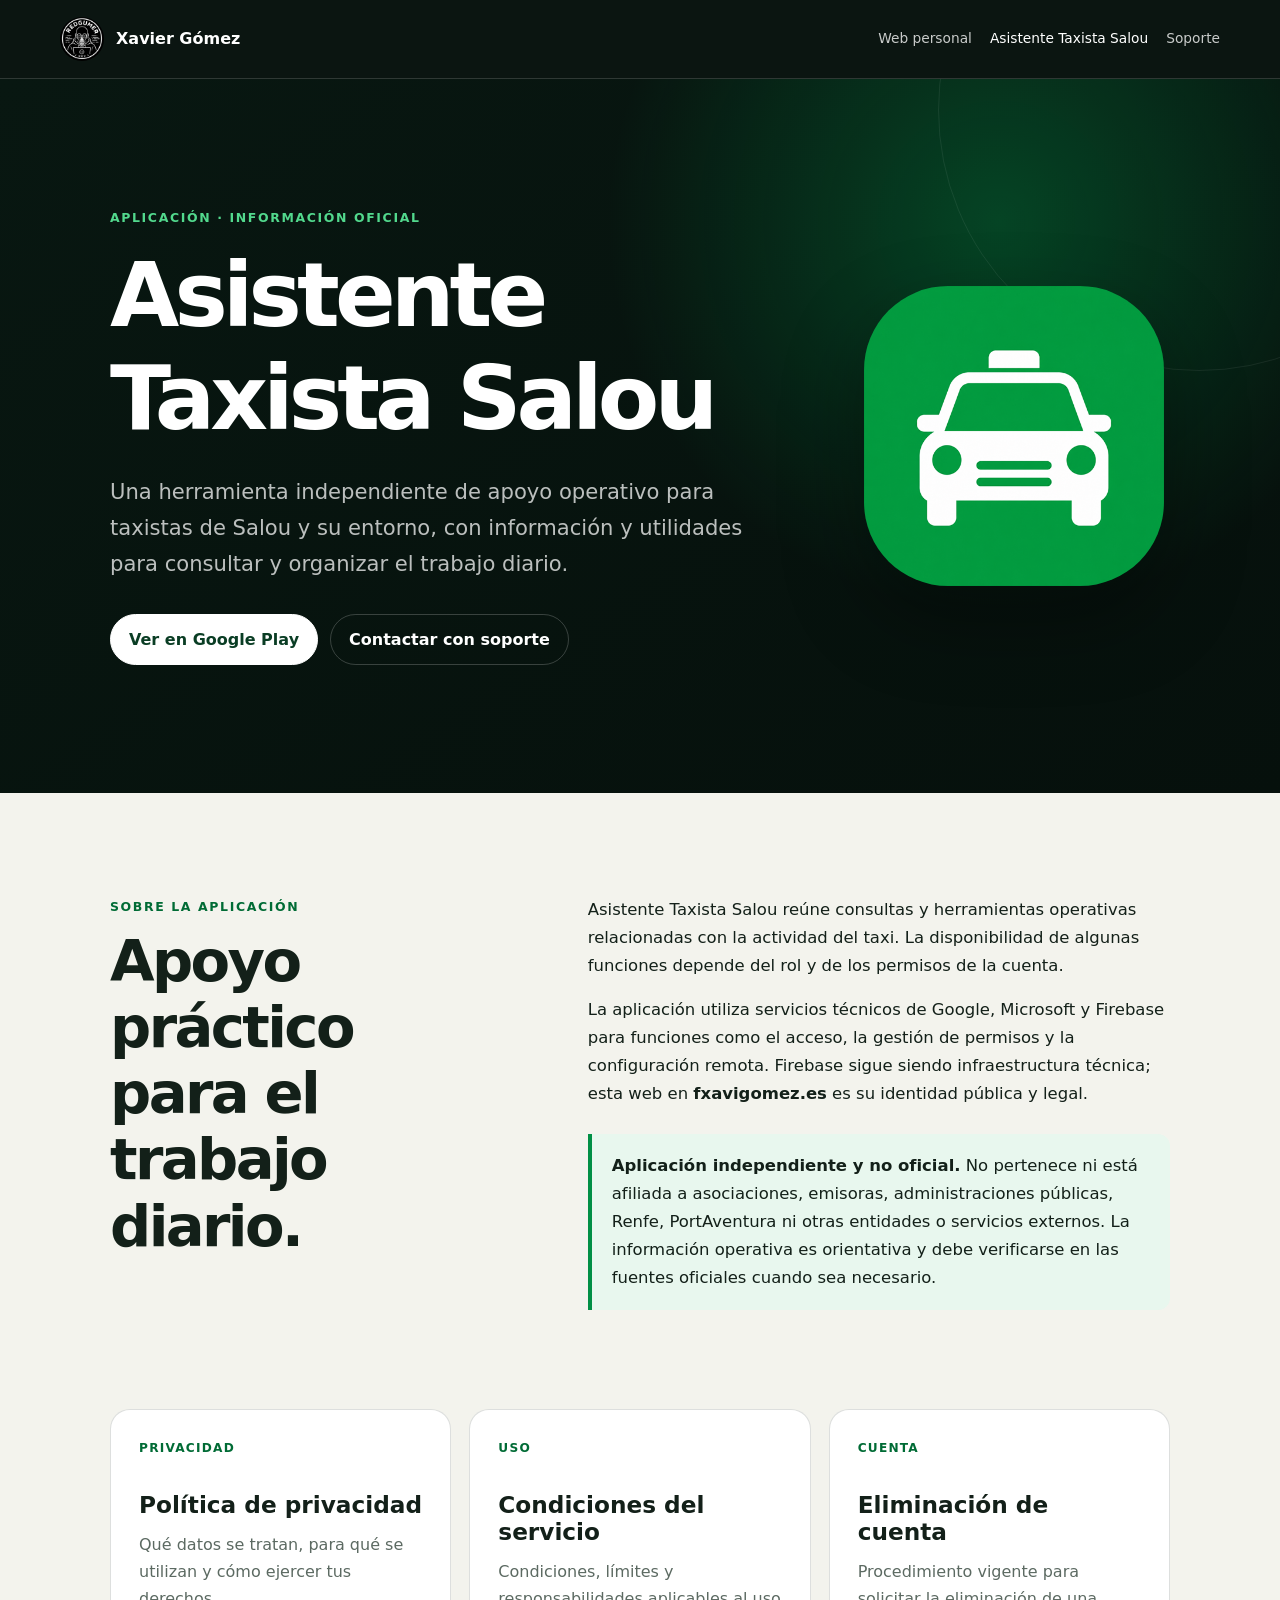
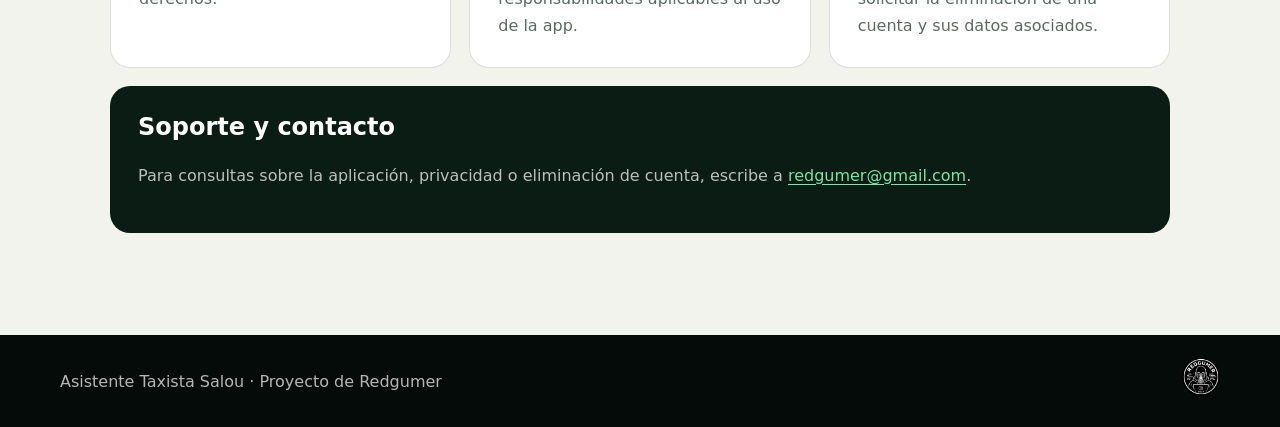
==== asistente-taxista-salou/index.html @ 930c89ce "feat(web): add Asistente Taxista Salou public and legal pages" ====
<!DOCTYPE html>
<html lang="es">
<head>
  <meta charset="utf-8">
  <meta name="viewport" content="width=device-width, initial-scale=1">
  <title>Asistente Taxista Salou | Información oficial y soporte</title>
  <meta name="description" content="Web oficial de Asistente Taxista Salou, una herramienta independiente de apoyo operativo para taxistas de Salou y su entorno.">
  <meta name="robots" content="index,follow,max-image-preview:large,max-snippet:-1,max-video-preview:-1">
  <meta name="theme-color" content="#07110d">
  <link rel="canonical" href="https://fxavigomez.es/asistente-taxista-salou/">
  <link rel="icon" type="image/png" sizes="64x64" href="/assets/images/favicon-64.png">
  <link rel="stylesheet" href="/assets/app-pages.css">
  <meta property="og:type" content="website">
  <meta property="og:locale" content="es_ES">
  <meta property="og:site_name" content="Xavier Gómez">
  <meta property="og:title" content="Asistente Taxista Salou">
  <meta property="og:description" content="Información oficial, soporte y páginas legales de Asistente Taxista Salou.">
  <meta property="og:url" content="https://fxavigomez.es/asistente-taxista-salou/">
  <meta property="og:image" content="https://fxavigomez.es/assets/images/asistente-taxista-salou-logo.png">
  <meta property="og:image:alt" content="Logo de Asistente Taxista Salou">
  <script type="application/ld+json">
  {
    "@context": "https://schema.org",
    "@type": "SoftwareApplication",
    "name": "Asistente Taxista Salou",
    "url": "https://fxavigomez.es/asistente-taxista-salou/",
    "applicationCategory": "BusinessApplication",
    "operatingSystem": "Android",
    "description": "Herramienta independiente de apoyo operativo para taxistas de Salou y su entorno.",
    "image": "https://fxavigomez.es/assets/images/asistente-taxista-salou-logo.png",
    "author": { "@type": "Person", "name": "Xavier Gómez", "url": "https://fxavigomez.es/" }
  }
  </script>
</head>
<body>
  <header class="site-header">
    <div class="site-header__inner">
      <a class="brand" href="/" aria-label="Volver a fxavigomez.es"><img src="/assets/images/redgumer-logo-512.webp" alt="" width="44" height="44">Xavier Gómez</a>
      <nav class="site-nav" aria-label="Navegación principal">
        <a href="/">Web personal</a>
        <a href="/asistente-taxista-salou/" aria-current="page">Asistente Taxista Salou</a>
        <a href="mailto:redgumer@gmail.com">Soporte</a>
      </nav>
    </div>
  </header>

  <main>
    <section class="hero">
      <div class="hero__inner">
        <div>
          <div class="eyebrow">Aplicación · Información oficial</div>
          <h1>Asistente Taxista Salou</h1>
          <p class="hero__lead">Una herramienta independiente de apoyo operativo para taxistas de Salou y su entorno, con información y utilidades para consultar y organizar el trabajo diario.</p>
          <div class="hero__actions">
            <a class="button button--primary" href="https://play.google.com/store/apps/details?id=com.taxisalou.app" target="_blank" rel="noopener noreferrer">Ver en Google Play</a>
            <a class="button" href="mailto:redgumer@gmail.com">Contactar con soporte</a>
          </div>
        </div>
        <img class="app-logo" src="/assets/images/asistente-taxista-salou-logo.png" alt="Logo de Asistente Taxista Salou: un taxi blanco sobre fondo verde" width="512" height="512">
      </div>
    </section>

    <section class="content" aria-labelledby="sobre-la-app">
      <div class="intro-grid">
        <div>
          <div class="section-label">Sobre la aplicación</div>
          <h2 class="section-title" id="sobre-la-app">Apoyo práctico para el trabajo diario.</h2>
        </div>
        <div class="prose">
          <p>Asistente Taxista Salou reúne consultas y herramientas operativas relacionadas con la actividad del taxi. La disponibilidad de algunas funciones depende del rol y de los permisos de la cuenta.</p>
          <p>La aplicación utiliza servicios técnicos de Google, Microsoft y Firebase para funciones como el acceso, la gestión de permisos y la configuración remota. Firebase sigue siendo infraestructura técnica; esta web en <strong>fxavigomez.es</strong> es su identidad pública y legal.</p>
          <p class="notice"><strong>Aplicación independiente y no oficial.</strong> No pertenece ni está afiliada a asociaciones, emisoras, administraciones públicas, Renfe, PortAventura ni otras entidades o servicios externos. La información operativa es orientativa y debe verificarse en las fuentes oficiales cuando sea necesario.</p>
        </div>
      </div>

      <nav class="link-grid" aria-label="Información legal y de cuenta">
        <a class="link-card" href="/asistente-taxista-salou/privacidad/"><span>Privacidad</span><h2>Política de privacidad</h2><p>Qué datos se tratan, para qué se utilizan y cómo ejercer tus derechos.</p></a>
        <a class="link-card" href="/asistente-taxista-salou/terminos/"><span>Uso</span><h2>Condiciones del servicio</h2><p>Condiciones, límites y responsabilidades aplicables al uso de la app.</p></a>
        <a class="link-card" href="/asistente-taxista-salou/eliminar-cuenta/"><span>Cuenta</span><h2>Eliminación de cuenta</h2><p>Procedimiento vigente para solicitar la eliminación de una cuenta y sus datos asociados.</p></a>
      </nav>

      <aside class="support" aria-labelledby="soporte">
        <h2 id="soporte">Soporte y contacto</h2>
        <p>Para consultas sobre la aplicación, privacidad o eliminación de cuenta, escribe a <a href="mailto:redgumer@gmail.com">redgumer@gmail.com</a>.</p>
      </aside>
    </section>
  </main>

  <footer class="site-footer"><div class="site-footer__inner"><span>Asistente Taxista Salou · Proyecto de Redgumer</span><a href="/"><img src="/assets/images/redgumer-logo-512.webp" alt="Volver a la web de Xavier Gómez" width="38" height="38"></a></div></footer>
</body>
</html>
---- assets/app-pages.css ----
:root {
  --bg: #07110d;
  --surface: #f3f3ed;
  --paper: #ffffff;
  --ink: #132019;
  --muted: #5c6a62;
  --green: #008f45;
  --green-dark: #006b35;
  --accent: #f0a55a;
  --line: rgba(19, 32, 25, 0.14);
  --dark-line: rgba(255, 255, 255, 0.15);
  color-scheme: light;
  font-family: Inter, ui-sans-serif, system-ui, -apple-system, BlinkMacSystemFont, "Segoe UI", sans-serif;
}

* { box-sizing: border-box; }
html { scroll-behavior: smooth; }
body { margin: 0; background: var(--surface); color: var(--ink); line-height: 1.7; }
a { color: var(--green-dark); text-underline-offset: 0.18em; }
a:hover { text-decoration-thickness: 0.12em; }
a:focus-visible, button:focus-visible { outline: 3px solid var(--accent); outline-offset: 4px; }
img { max-width: 100%; height: auto; }

.site-header {
  background: rgba(7, 17, 13, 0.98);
  color: #fff;
  border-bottom: 1px solid var(--dark-line);
}
.site-header__inner, .site-footer__inner {
  width: min(1160px, calc(100% - 40px));
  margin: 0 auto;
}
.site-header__inner {
  min-height: 78px;
  display: flex;
  align-items: center;
  justify-content: space-between;
  gap: 28px;
}
.brand {
  display: inline-flex;
  align-items: center;
  gap: 12px;
  color: #fff;
  text-decoration: none;
  font-weight: 800;
}
.brand img { width: 44px; height: 44px; border-radius: 50%; }
.site-nav { display: flex; flex-wrap: wrap; gap: 18px; justify-content: flex-end; }
.site-nav a { color: rgba(255,255,255,.78); font-size: .86rem; text-decoration: none; }
.site-nav a:hover, .site-nav a[aria-current="page"] { color: #fff; }

.hero {
  position: relative;
  overflow: hidden;
  color: #fff;
  background:
    radial-gradient(circle at 78% 20%, rgba(0, 177, 85, .31), transparent 34%),
    linear-gradient(145deg, #081711, #06100c);
  padding: clamp(72px, 10vw, 132px) 20px;
}
.hero::after {
  content: "";
  position: absolute;
  width: 520px;
  height: 520px;
  border: 1px solid rgba(255,255,255,.07);
  border-radius: 50%;
  right: -180px;
  top: -230px;
}
.hero__inner {
  width: min(1060px, 100%);
  margin: 0 auto;
  display: grid;
  grid-template-columns: minmax(0, 1.35fr) minmax(220px, .65fr);
  align-items: center;
  gap: clamp(42px, 8vw, 100px);
  position: relative;
  z-index: 1;
}
.eyebrow { color: #52d98d; font-size: .78rem; font-weight: 850; letter-spacing: .13em; text-transform: uppercase; }
h1, h2, h3 { line-height: 1.15; }
h1 { margin: 16px 0 24px; font-size: clamp(3rem, 7vw, 6rem); letter-spacing: -.055em; }
.hero__lead { max-width: 680px; color: rgba(255,255,255,.73); font-size: clamp(1.08rem, 1.8vw, 1.32rem); }
.hero__actions { display: flex; flex-wrap: wrap; gap: 12px; margin-top: 32px; }
.button {
  display: inline-flex;
  align-items: center;
  justify-content: center;
  min-height: 46px;
  padding: 11px 18px;
  border-radius: 999px;
  border: 1px solid rgba(255,255,255,.2);
  color: #fff;
  text-decoration: none;
  font-weight: 750;
}
.button--primary { background: #fff; color: #0a3d24; border-color: #fff; }
.app-logo { width: min(300px, 72vw); aspect-ratio: 1; border-radius: 28%; box-shadow: 0 34px 80px rgba(0,0,0,.36); justify-self: center; }

.content { width: min(1060px, calc(100% - 40px)); margin: 0 auto; padding: clamp(58px, 8vw, 104px) 0; }
.intro-grid { display: grid; grid-template-columns: .8fr 1.2fr; gap: clamp(36px, 7vw, 92px); align-items: start; }
.section-label { color: var(--green-dark); font-size: .78rem; font-weight: 850; letter-spacing: .13em; text-transform: uppercase; }
.section-title { margin: 12px 0 0; font-size: clamp(2.15rem, 4.5vw, 4.3rem); letter-spacing: -.045em; }
.prose { font-size: 1.03rem; }
.prose p:first-child { margin-top: 0; }
.notice { margin-top: 26px; padding: 18px 20px; border-left: 4px solid var(--green); background: #e8f7ee; border-radius: 0 12px 12px 0; }
.link-grid { display: grid; grid-template-columns: repeat(3, 1fr); gap: 18px; margin-top: clamp(52px, 7vw, 82px); }
.link-card { display: flex; flex-direction: column; min-height: 220px; padding: 28px; border: 1px solid var(--line); border-radius: 20px; background: var(--paper); text-decoration: none; color: var(--ink); transition: transform .2s ease, box-shadow .2s ease; }
.link-card:hover { transform: translateY(-4px); box-shadow: 0 18px 45px rgba(19,32,25,.08); }
.link-card span { color: var(--green-dark); font-size: .76rem; font-weight: 850; letter-spacing: .1em; text-transform: uppercase; }
.link-card h2 { margin: 34px 0 12px; font-size: 1.45rem; }
.link-card p { margin: 0; color: var(--muted); }
.support { margin-top: 18px; padding: 28px; background: #0b1c14; color: #fff; border-radius: 20px; }
.support h2 { margin-top: 0; }
.support p { color: rgba(255,255,255,.72); }
.support a { color: #7be4a8; }

.legal-hero { background: #0a1812; color: #fff; padding: clamp(52px, 7vw, 88px) 20px; }
.legal-hero__inner { width: min(900px, 100%); margin: 0 auto; }
.legal-hero h1 { font-size: clamp(2.45rem, 6vw, 4.8rem); }
.legal-hero p { color: rgba(255,255,255,.7); max-width: 680px; }
.legal-layout { width: min(900px, calc(100% - 40px)); margin: 0 auto; padding: 48px 0 88px; }
.legal-nav { display: flex; flex-wrap: wrap; gap: 10px; margin-bottom: 22px; }
.legal-nav a { padding: 8px 13px; border: 1px solid var(--line); background: #fff; border-radius: 999px; font-size: .84rem; text-decoration: none; }
.legal { background: #fff; border: 1px solid var(--line); border-radius: 22px; padding: clamp(24px, 5vw, 54px); }
.legal h2 { margin: 2.2rem 0 .75rem; font-size: 1.35rem; }
.legal h2:first-of-type { margin-top: 1.4rem; }
.metadata { padding: 18px 20px; background: #f2f5f2; border-radius: 12px; }
.metadata p { margin: 0; }
.legal li + li { margin-top: .42rem; }
.legal code { overflow-wrap: anywhere; }

.site-footer { background: #050b08; color: rgba(255,255,255,.7); }
.site-footer__inner { min-height: 92px; display: flex; align-items: center; justify-content: space-between; gap: 24px; }
.site-footer a { color: #fff; }
.site-footer img { width: 38px; height: 38px; border-radius: 50%; }

@media (max-width: 780px) {
  .site-header__inner { align-items: flex-start; flex-direction: column; padding: 16px 0; gap: 12px; }
  .site-nav { justify-content: flex-start; gap: 12px 18px; }
  .hero__inner, .intro-grid { grid-template-columns: 1fr; }
  .hero__inner { text-align: left; }
  .app-logo { grid-row: 1; width: min(220px, 58vw); justify-self: start; }
  .link-grid { grid-template-columns: 1fr; }
  .site-footer__inner { align-items: flex-start; flex-direction: column; padding: 24px 0; }
}

@media (prefers-reduced-motion: reduce) {
  html { scroll-behavior: auto; }
  .link-card { transition: none; }
}
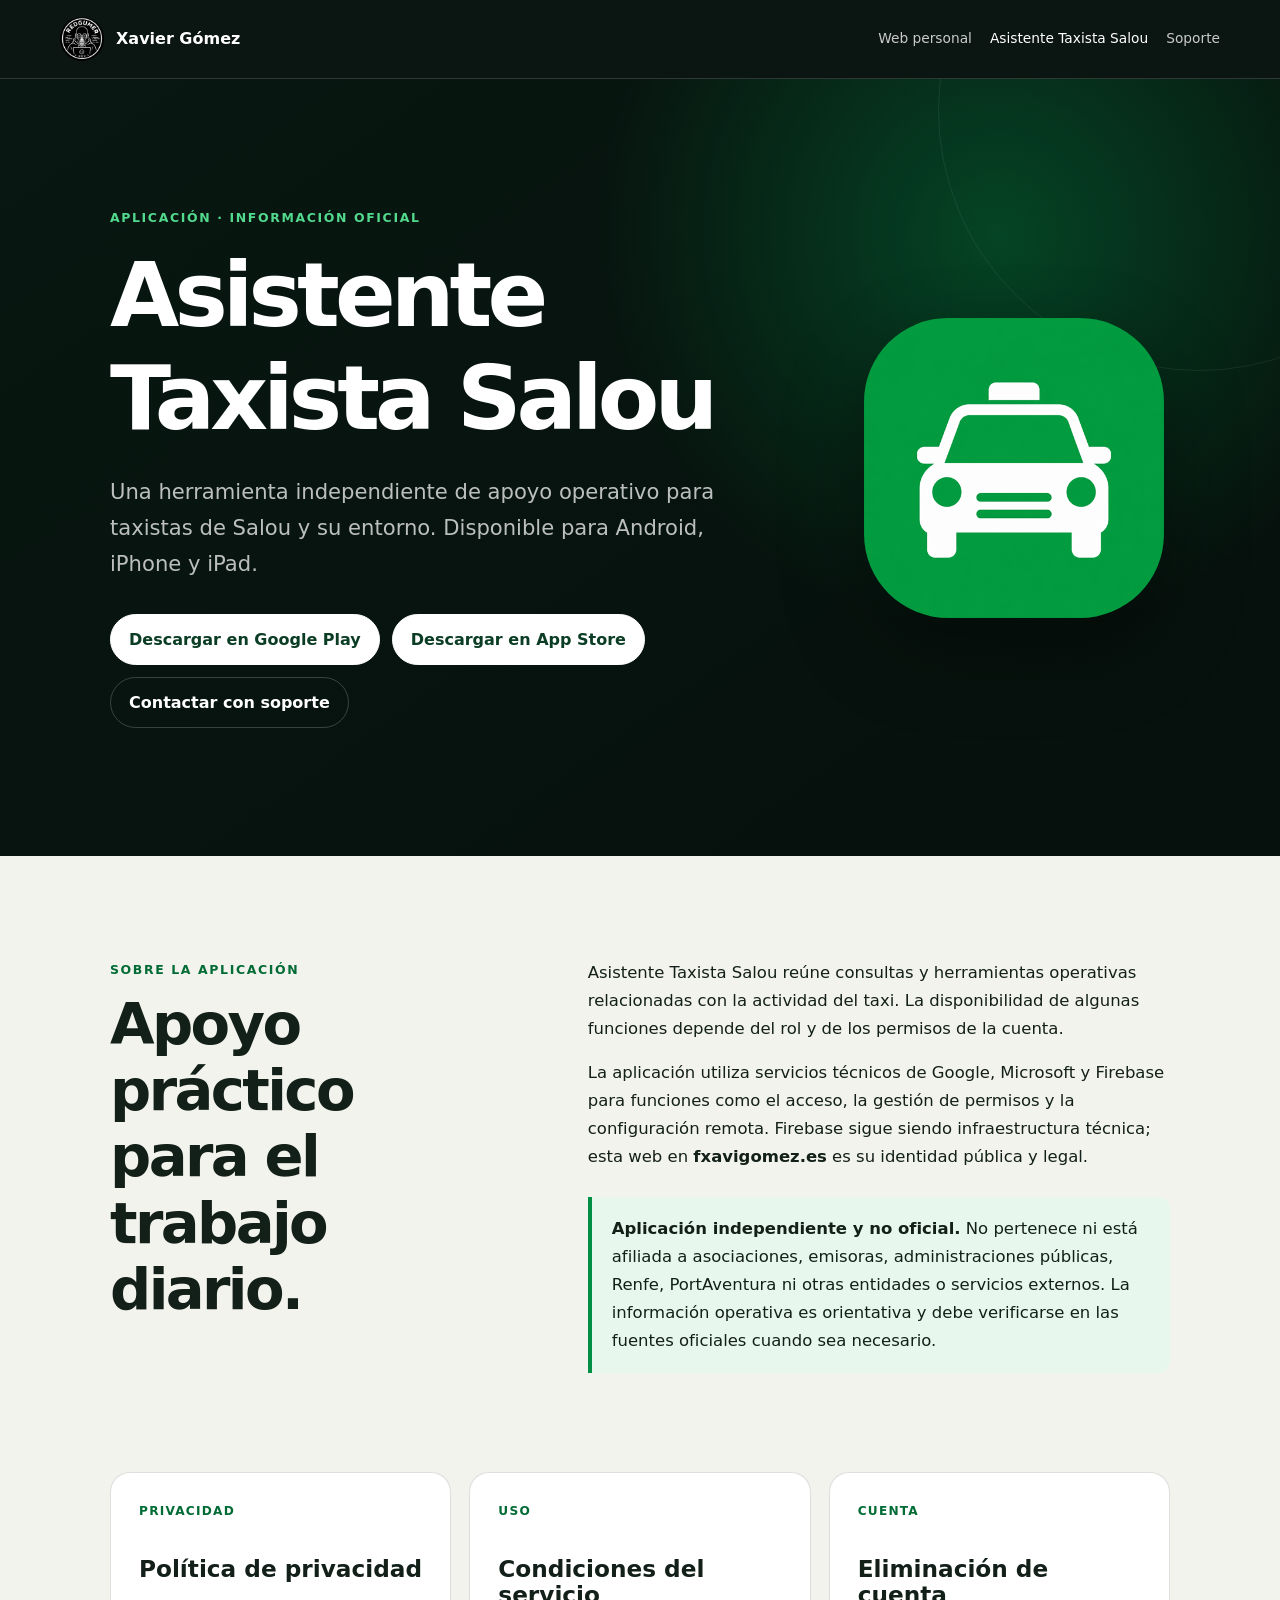
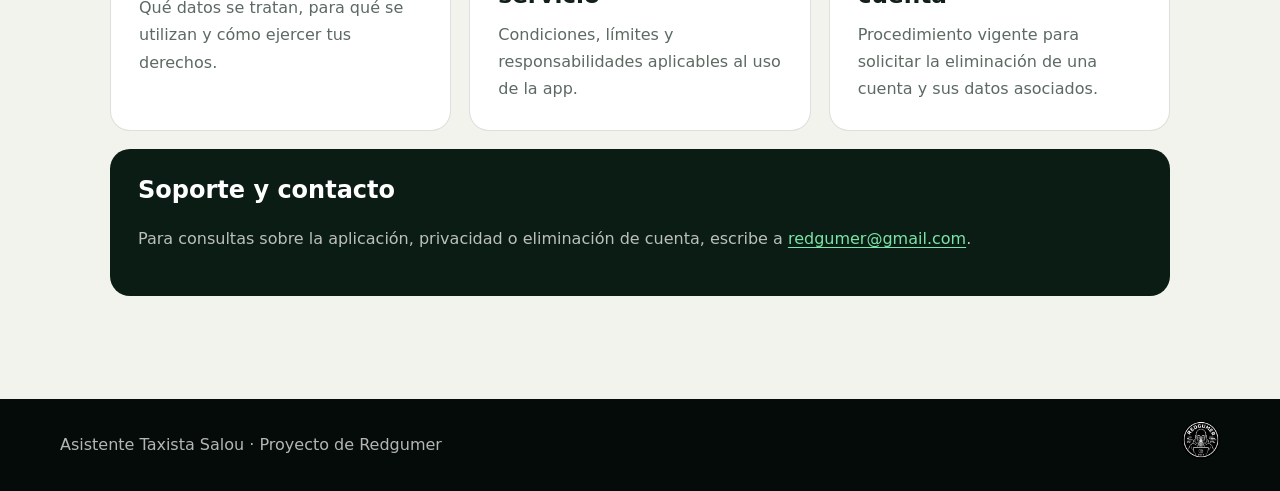
==== commit e2775d2c: "Add Google Play and App Store download buttons" ====
--- a/asistente-taxista-salou/index.html
+++ b/asistente-taxista-salou/index.html
@@ -4,7 +4,7 @@
   <meta charset="utf-8">
   <meta name="viewport" content="width=device-width, initial-scale=1">
   <title>Asistente Taxista Salou | Información oficial y soporte</title>
-  <meta name="description" content="Web oficial de Asistente Taxista Salou, una herramienta independiente de apoyo operativo para taxistas de Salou y su entorno.">
+  <meta name="description" content="Web oficial de Asistente Taxista Salou, aplicación para Android, iPhone y iPad con herramientas para taxistas de Salou y su entorno.">
   <meta name="robots" content="index,follow,max-image-preview:large,max-snippet:-1,max-video-preview:-1">
   <meta name="theme-color" content="#07110d">
   <link rel="canonical" href="https://fxavigomez.es/asistente-taxista-salou/">
@@ -25,7 +25,8 @@
     "name": "Asistente Taxista Salou",
     "url": "https://fxavigomez.es/asistente-taxista-salou/",
     "applicationCategory": "BusinessApplication",
-    "operatingSystem": "Android",
+    "operatingSystem": ["Android", "iOS", "iPadOS"],
+    "installUrl": ["https://play.google.com/store/apps/details?id=com.taxisalou.app", "https://apps.apple.com/es/app/asistente-taxista-salou/id6821425402"],
     "description": "Herramienta independiente de apoyo operativo para taxistas de Salou y su entorno.",
     "image": "https://fxavigomez.es/assets/images/asistente-taxista-salou-logo.png",
     "author": { "@type": "Person", "name": "Xavier Gómez", "url": "https://fxavigomez.es/" }
@@ -50,9 +51,10 @@
         <div>
           <div class="eyebrow">Aplicación · Información oficial</div>
           <h1>Asistente Taxista Salou</h1>
-          <p class="hero__lead">Una herramienta independiente de apoyo operativo para taxistas de Salou y su entorno, con información y utilidades para consultar y organizar el trabajo diario.</p>
+          <p class="hero__lead">Una herramienta independiente de apoyo operativo para taxistas de Salou y su entorno. Disponible para Android, iPhone y iPad.</p>
           <div class="hero__actions">
-            <a class="button button--primary" href="https://play.google.com/store/apps/details?id=com.taxisalou.app" target="_blank" rel="noopener noreferrer">Ver en Google Play</a>
+            <a class="button button--primary" href="https://play.google.com/store/apps/details?id=com.taxisalou.app" target="_blank" rel="noopener noreferrer" aria-label="Descargar Asistente Taxista Salou desde Google Play">Descargar en Google Play</a>
+            <a class="button button--primary" href="https://apps.apple.com/es/app/asistente-taxista-salou/id6821425402" target="_blank" rel="noopener noreferrer" aria-label="Descargar Asistente Taxista Salou desde la App Store">Descargar en App Store</a>
             <a class="button" href="mailto:redgumer@gmail.com">Contactar con soporte</a>
           </div>
         </div>
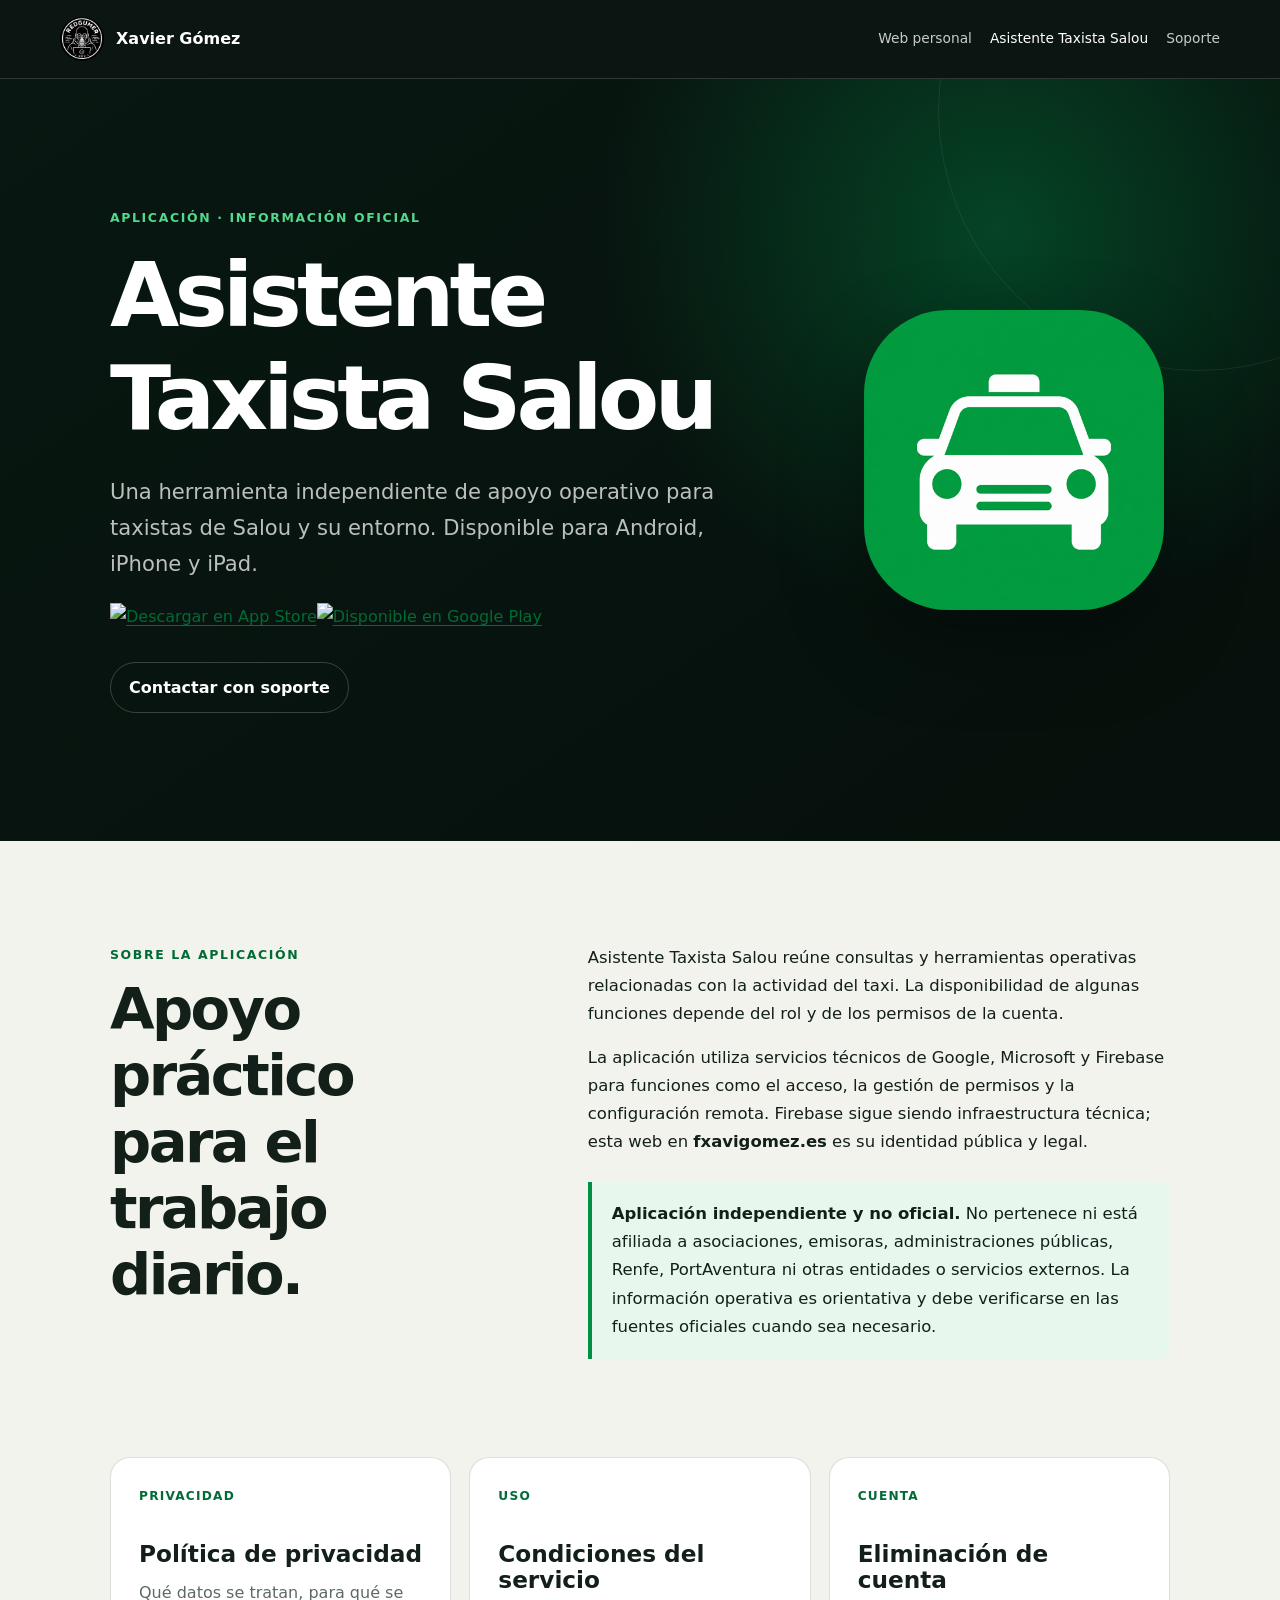
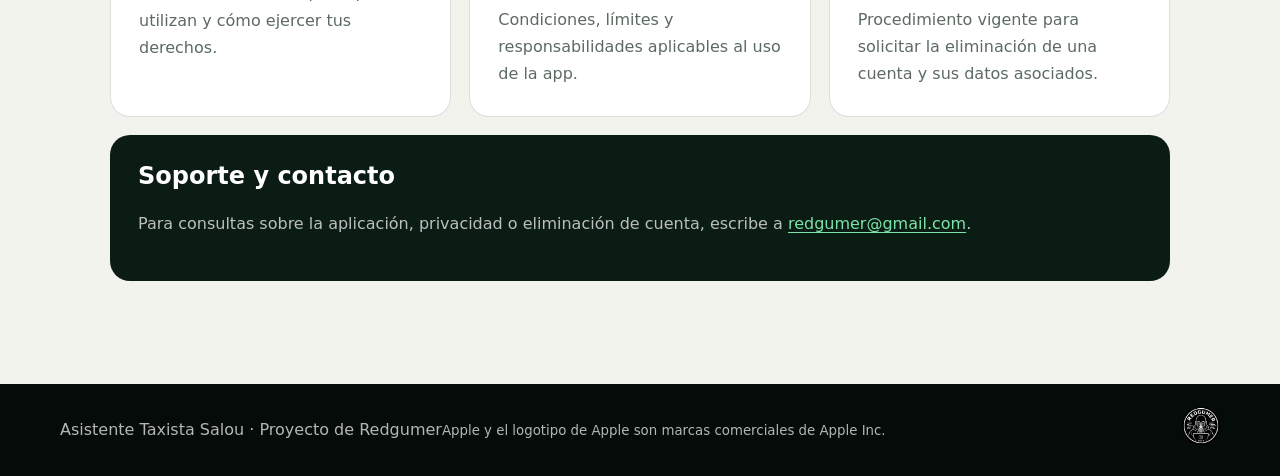
==== commit f1269b4e: "Show App Store and Google Play badges in app landing hero" ====
--- a/asistente-taxista-salou/index.html
+++ b/asistente-taxista-salou/index.html
@@ -52,9 +52,8 @@
           <div class="eyebrow">Aplicación · Información oficial</div>
           <h1>Asistente Taxista Salou</h1>
           <p class="hero__lead">Una herramienta independiente de apoyo operativo para taxistas de Salou y su entorno. Disponible para Android, iPhone y iPad.</p>
+          <div class="store-links store-links--hero" role="group" aria-label="Descargar Asistente Taxista Salou"><a class="store-badge store-badge--apple" href="https://apps.apple.com/es/app/asistente-taxista-salou/id6821425402" target="_blank" rel="noopener noreferrer" aria-label="Descargar Asistente Taxista Salou en App Store"><img src="https://developer.apple.com/assets/elements/badges/download-on-the-app-store.svg" alt="Descargar en App Store" width="144" height="48" decoding="async"></a><a class="store-badge store-badge--google" href="https://play.google.com/store/apps/details?id=com.taxisalou.app" target="_blank" rel="noopener noreferrer" aria-label="Descargar Asistente Taxista Salou en Google Play"><img src="https://play.google.com/intl/en_us/badges/static/images/badges/en_badge_web_generic.png" alt="Disponible en Google Play" width="162" height="63" decoding="async"></a></div>
           <div class="hero__actions">
-            <a class="button button--primary" href="https://play.google.com/store/apps/details?id=com.taxisalou.app" target="_blank" rel="noopener noreferrer" aria-label="Descargar Asistente Taxista Salou desde Google Play">Descargar en Google Play</a>
-            <a class="button button--primary" href="https://apps.apple.com/es/app/asistente-taxista-salou/id6821425402" target="_blank" rel="noopener noreferrer" aria-label="Descargar Asistente Taxista Salou desde la App Store">Descargar en App Store</a>
             <a class="button" href="mailto:redgumer@gmail.com">Contactar con soporte</a>
           </div>
         </div>
@@ -88,6 +87,6 @@
     </section>
   </main>
 
-  <footer class="site-footer"><div class="site-footer__inner"><span>Asistente Taxista Salou · Proyecto de Redgumer</span><a href="/"><img src="/assets/images/redgumer-logo-512.webp" alt="Volver a la web de Xavier Gómez" width="38" height="38"></a></div></footer>
+  <footer class="site-footer"><div class="site-footer__inner"><span>Asistente Taxista Salou · Proyecto de Redgumer<small class="apple-credit">Apple y el logotipo de Apple son marcas comerciales de Apple Inc.</small></span><a href="/"><img src="/assets/images/redgumer-logo-512.webp" alt="Volver a la web de Xavier Gómez" width="38" height="38"></a></div></footer>
 </body>
 </html>
